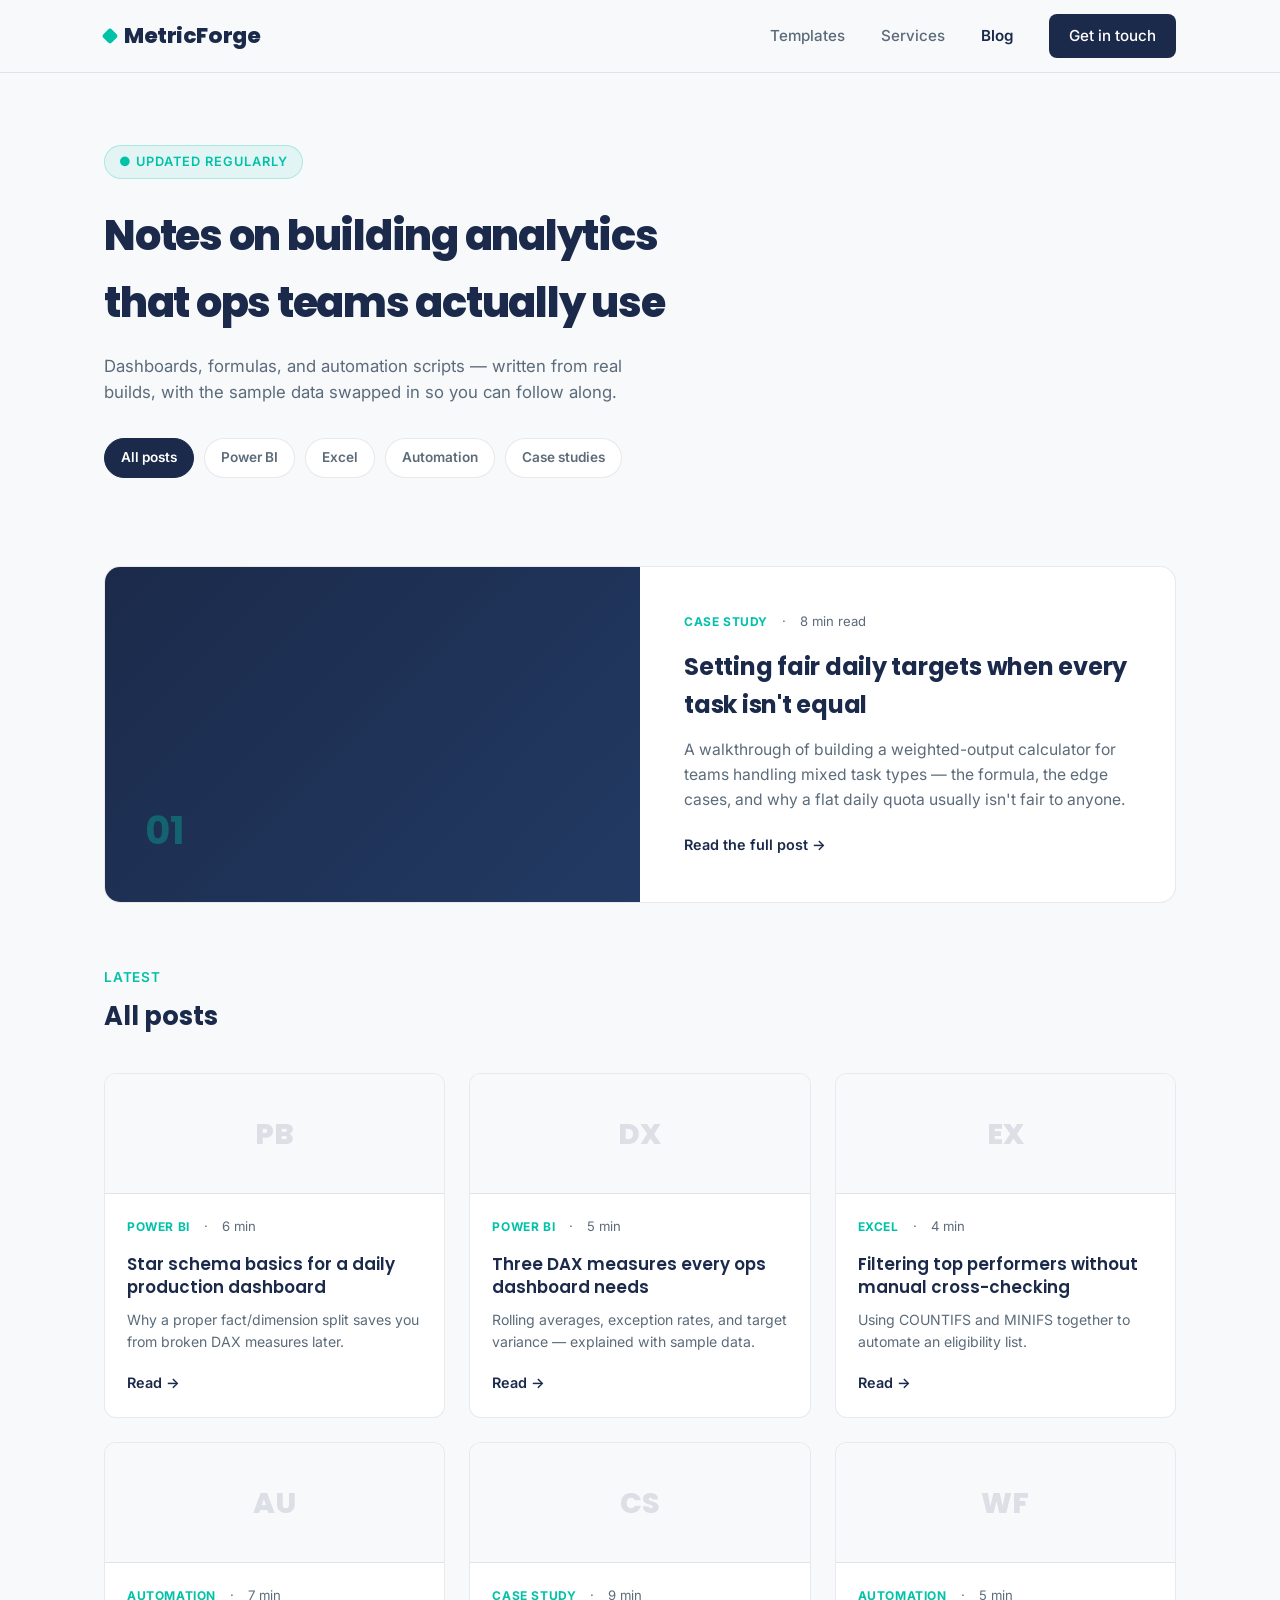
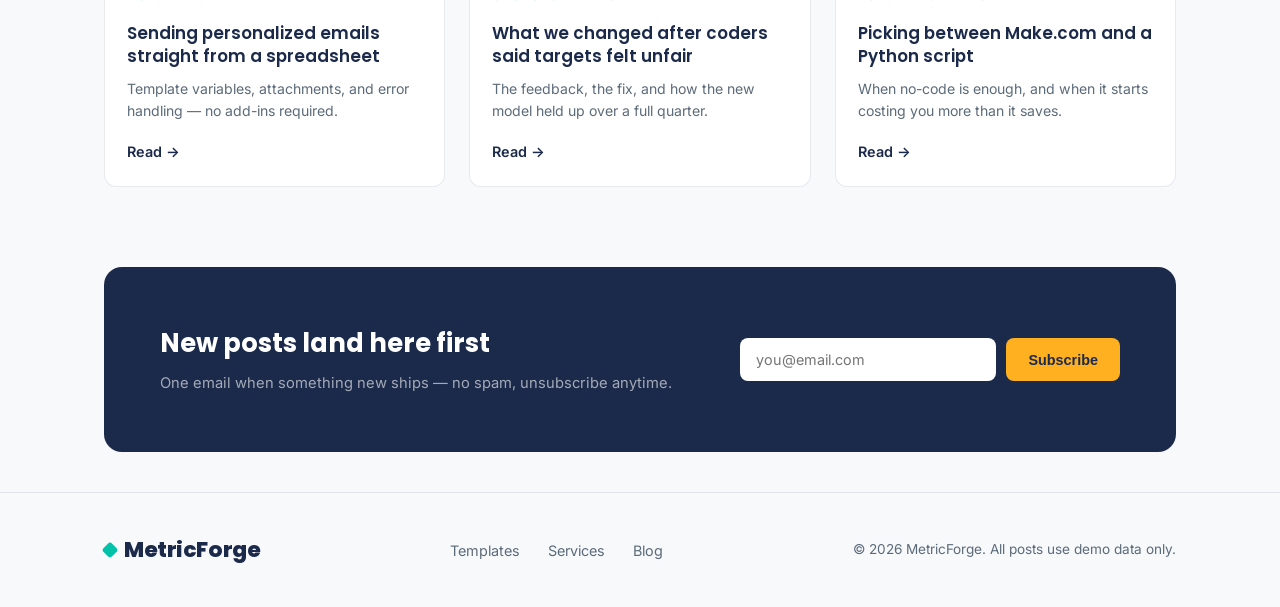
==== blog.html @ c7514b33 "Add files via upload" ====
<!DOCTYPE html>
<html lang="en">
<head>
<meta charset="UTF-8">
<meta name="viewport" content="width=device-width, initial-scale=1.0">
<title>Blog — MetricForge</title>
<link rel="preconnect" href="https://fonts.googleapis.com">
<link rel="preconnect" href="https://fonts.gstatic.com" crossorigin>
<link href="https://fonts.googleapis.com/css2?family=Poppins:wght@500;600;700;800&family=Inter:wght@400;500;600;700&display=swap" rel="stylesheet">
<style>
  :root{
    --navy:#1B2A4A;
    --teal:#00C2A8;
    --slate:#5C6B7A;
    --offwhite:#F7F9FB;
    --amber:#FFB020;
    --border: rgba(27,42,74,0.10);
  }
  *{box-sizing:border-box; margin:0; padding:0;}
  body{font-family:'Inter', sans-serif; background:var(--offwhite); color:var(--navy); line-height:1.6; -webkit-font-smoothing:antialiased;}
  h1,h2,h3,.brand{font-family:'Poppins', sans-serif;}
  a{text-decoration:none; color:inherit;}
  .wrap{max-width:1120px; margin:0 auto; padding:0 24px;}

  nav{position:sticky; top:0; z-index:50; background:rgba(247,249,251,0.92); backdrop-filter:blur(8px); border-bottom:1px solid var(--border);}
  nav .wrap{display:flex; align-items:center; justify-content:space-between; height:72px;}
  .brand{font-weight:800; font-size:1.35rem; letter-spacing:-0.02em; color:var(--navy); display:flex; align-items:center; gap:8px;}
  .brand-mark{width:12px; height:12px; background:var(--teal); border-radius:3px; display:inline-block; transform:rotate(45deg);}
  .nav-links{display:flex; gap:36px; align-items:center;}
  .nav-links a{font-weight:500; font-size:0.95rem; color:var(--slate); transition:color .15s;}
  .nav-links a:hover{color:var(--navy);}
  .nav-links a.active{color:var(--navy); font-weight:600;}
  .nav-cta{background:var(--navy); color:#fff !important; padding:10px 20px; border-radius:8px; font-weight:600; font-size:0.9rem;}

  header.page-head{padding:72px 0 48px;}
  .eyebrow{display:inline-flex; align-items:center; gap:8px; font-size:0.8rem; font-weight:600; letter-spacing:0.08em; text-transform:uppercase; color:var(--teal); background:rgba(0,194,168,0.08); border:1px solid rgba(0,194,168,0.25); padding:6px 14px; border-radius:999px; margin-bottom:24px;}
  header.page-head h1{font-size:2.6rem; font-weight:800; letter-spacing:-0.03em; max-width:640px; color:var(--navy);}
  header.page-head p{color:var(--slate); max-width:560px; margin-top:16px; font-size:1.05rem;}

  /* filter row */
  .filter-row{display:flex; gap:10px; flex-wrap:wrap; margin-top:32px;}
  .filter-pill{border:1px solid var(--border); padding:8px 16px; border-radius:999px; font-size:0.85rem; font-weight:600; color:var(--slate); background:#fff;}
  .filter-pill.active{background:var(--navy); color:#fff; border-color:var(--navy);}

  /* featured post */
  .featured{background:#fff; border:1px solid var(--border); border-radius:16px; padding:0; display:grid; grid-template-columns:1fr 1fr; overflow:hidden; margin:40px 0 64px;}
  .featured-media{background:linear-gradient(135deg, var(--navy), #223a63); position:relative; padding:40px; display:flex; align-items:flex-end;}
  .featured-media .tag{color:var(--teal); font-weight:700; font-size:2.4rem; opacity:0.35; font-family:'Poppins';}
  .featured-body{padding:44px;}
  .post-meta{display:flex; gap:14px; align-items:center; font-size:0.82rem; color:var(--slate); margin-bottom:16px;}
  .post-meta .cat{color:var(--teal); font-weight:700; text-transform:uppercase; letter-spacing:0.05em; font-size:0.75rem;}
  .featured-body h2{font-size:1.5rem; font-weight:700; color:var(--navy); margin-bottom:12px; letter-spacing:-0.01em;}
  .featured-body p{color:var(--slate); font-size:0.98rem; margin-bottom:20px;}
  .read-link{color:var(--navy); font-weight:600; font-size:0.9rem; display:inline-flex; align-items:center; gap:6px;}

  /* post grid */
  .section-tag{color:var(--teal); font-weight:600; font-size:0.85rem; letter-spacing:0.06em; text-transform:uppercase;}
  .section-head h2{font-size:1.6rem; font-weight:700; margin-top:8px; color:var(--navy);}
  .post-grid{display:grid; grid-template-columns:repeat(3,1fr); gap:24px; margin-top:36px;}
  .post-card{border:1px solid var(--border); border-radius:12px; background:#fff; overflow:hidden; display:flex; flex-direction:column; transition:border-color .15s, transform .15s;}
  .post-card:hover{border-color:var(--teal); transform:translateY(-3px);}
  .post-thumb{height:120px; background:var(--offwhite); border-bottom:1px solid var(--border); display:flex; align-items:center; justify-content:center; font-family:'Poppins'; font-weight:800; font-size:1.8rem; color:rgba(27,42,74,0.12);}
  .post-body{padding:22px;}
  .post-body h3{font-size:1.05rem; font-weight:600; color:var(--navy); margin-bottom:10px; line-height:1.35;}
  .post-body p{color:var(--slate); font-size:0.88rem; margin-bottom:16px;}

  /* subscribe band */
  .subscribe{background:var(--navy); border-radius:18px; padding:56px; margin:80px 0 40px; display:flex; align-items:center; justify-content:space-between; gap:32px; flex-wrap:wrap;}
  .subscribe h2{color:#fff; font-size:1.6rem; font-weight:700; max-width:420px;}
  .subscribe p{color:rgba(255,255,255,0.6); margin-top:8px; font-size:0.92rem;}
  .sub-form{display:flex; gap:10px; flex-wrap:wrap;}
  .sub-form input{padding:13px 16px; border-radius:8px; border:none; font-family:'Inter'; font-size:0.9rem; min-width:220px;}
  .sub-form button{background:var(--amber); color:var(--navy); border:none; padding:13px 22px; border-radius:8px; font-weight:700; font-size:0.9rem; cursor:pointer;}

  footer{padding:40px 0; border-top:1px solid var(--border);}
  footer .wrap{display:flex; justify-content:space-between; align-items:center; flex-wrap:wrap; gap:16px;}
  footer .foot-links{display:flex; gap:28px;}
  footer .foot-links a{color:var(--slate); font-size:0.9rem;}
  footer .copyright{color:var(--slate); font-size:0.85rem;}

  @media(max-width:860px){
    header.page-head h1{font-size:2rem;}
    .featured{grid-template-columns:1fr;}
    .featured-media{padding:28px;}
    .post-grid{grid-template-columns:1fr;}
    .subscribe{flex-direction:column; text-align:center; padding:40px 24px;}
  }
</style>
</head>
<body>

<nav>
  <div class="wrap">
    <a href="index.html" class="brand"><span class="brand-mark"></span>MetricForge</a>
    <div class="nav-links">
      <a href="index.html#templates">Templates</a>
      <a href="index.html#services">Services</a>
      <a href="blog.html" class="active">Blog</a>
      <a href="index.html#contact" class="nav-cta">Get in touch</a>
    </div>
  </div>
</nav>

<div class="wrap">
  <header class="page-head">
    <span class="eyebrow">● Updated regularly</span>
    <h1>Notes on building analytics that ops teams actually use</h1>
    <p>Dashboards, formulas, and automation scripts — written from real builds, with the sample data swapped in so you can follow along.</p>

    <div class="filter-row">
      <span class="filter-pill active">All posts</span>
      <span class="filter-pill">Power BI</span>
      <span class="filter-pill">Excel</span>
      <span class="filter-pill">Automation</span>
      <span class="filter-pill">Case studies</span>
    </div>
  </header>

  <!-- Featured post -->
  <div class="featured">
    <div class="featured-media"><span class="tag">01</span></div>
    <div class="featured-body">
      <div class="post-meta"><span class="cat">Case study</span><span>·</span><span>8 min read</span></div>
      <h2>Setting fair daily targets when every task isn't equal</h2>
      <p>A walkthrough of building a weighted-output calculator for teams handling mixed task types — the formula, the edge cases, and why a flat daily quota usually isn't fair to anyone.</p>
      <a href="#" class="read-link">Read the full post →</a>
    </div>
  </div>

  <div class="section-head">
    <div class="section-tag">Latest</div>
    <h2>All posts</h2>
  </div>

  <div class="post-grid">
    <div class="post-card">
      <div class="post-thumb">PB</div>
      <div class="post-body">
        <div class="post-meta"><span class="cat">Power BI</span><span>·</span><span>6 min</span></div>
        <h3>Star schema basics for a daily production dashboard</h3>
        <p>Why a proper fact/dimension split saves you from broken DAX measures later.</p>
        <a href="#" class="read-link">Read →</a>
      </div>
    </div>
    <div class="post-card">
      <div class="post-thumb">DX</div>
      <div class="post-body">
        <div class="post-meta"><span class="cat">Power BI</span><span>·</span><span>5 min</span></div>
        <h3>Three DAX measures every ops dashboard needs</h3>
        <p>Rolling averages, exception rates, and target variance — explained with sample data.</p>
        <a href="#" class="read-link">Read →</a>
      </div>
    </div>
    <div class="post-card">
      <div class="post-thumb">EX</div>
      <div class="post-body">
        <div class="post-meta"><span class="cat">Excel</span><span>·</span><span>4 min</span></div>
        <h3>Filtering top performers without manual cross-checking</h3>
        <p>Using COUNTIFS and MINIFS together to automate an eligibility list.</p>
        <a href="#" class="read-link">Read →</a>
      </div>
    </div>
    <div class="post-card">
      <div class="post-thumb">AU</div>
      <div class="post-body">
        <div class="post-meta"><span class="cat">Automation</span><span>·</span><span>7 min</span></div>
        <h3>Sending personalized emails straight from a spreadsheet</h3>
        <p>Template variables, attachments, and error handling — no add-ins required.</p>
        <a href="#" class="read-link">Read →</a>
      </div>
    </div>
    <div class="post-card">
      <div class="post-thumb">CS</div>
      <div class="post-body">
        <div class="post-meta"><span class="cat">Case study</span><span>·</span><span>9 min</span></div>
        <h3>What we changed after coders said targets felt unfair</h3>
        <p>The feedback, the fix, and how the new model held up over a full quarter.</p>
        <a href="#" class="read-link">Read →</a>
      </div>
    </div>
    <div class="post-card">
      <div class="post-thumb">WF</div>
      <div class="post-body">
        <div class="post-meta"><span class="cat">Automation</span><span>·</span><span>5 min</span></div>
        <h3>Picking between Make.com and a Python script</h3>
        <p>When no-code is enough, and when it starts costing you more than it saves.</p>
        <a href="#" class="read-link">Read →</a>
      </div>
    </div>
  </div>

  <div class="subscribe">
    <div>
      <h2>New posts land here first</h2>
      <p>One email when something new ships — no spam, unsubscribe anytime.</p>
    </div>
    <form class="sub-form" name="blog-subscribe" method="POST" data-netlify="true">
      <input type="hidden" name="form-name" value="blog-subscribe" />
      <input type="email" name="email" placeholder="you@email.com" required>
      <button type="submit">Subscribe</button>
    </form>
  </div>
</div>

<footer>
  <div class="wrap">
    <a href="index.html" class="brand"><span class="brand-mark"></span>MetricForge</a>
    <div class="foot-links">
      <a href="index.html#templates">Templates</a>
      <a href="index.html#services">Services</a>
      <a href="blog.html">Blog</a>
    </div>
    <div class="copyright">© 2026 MetricForge. All posts use demo data only.</div>
  </div>
</footer>

</body>
</html>
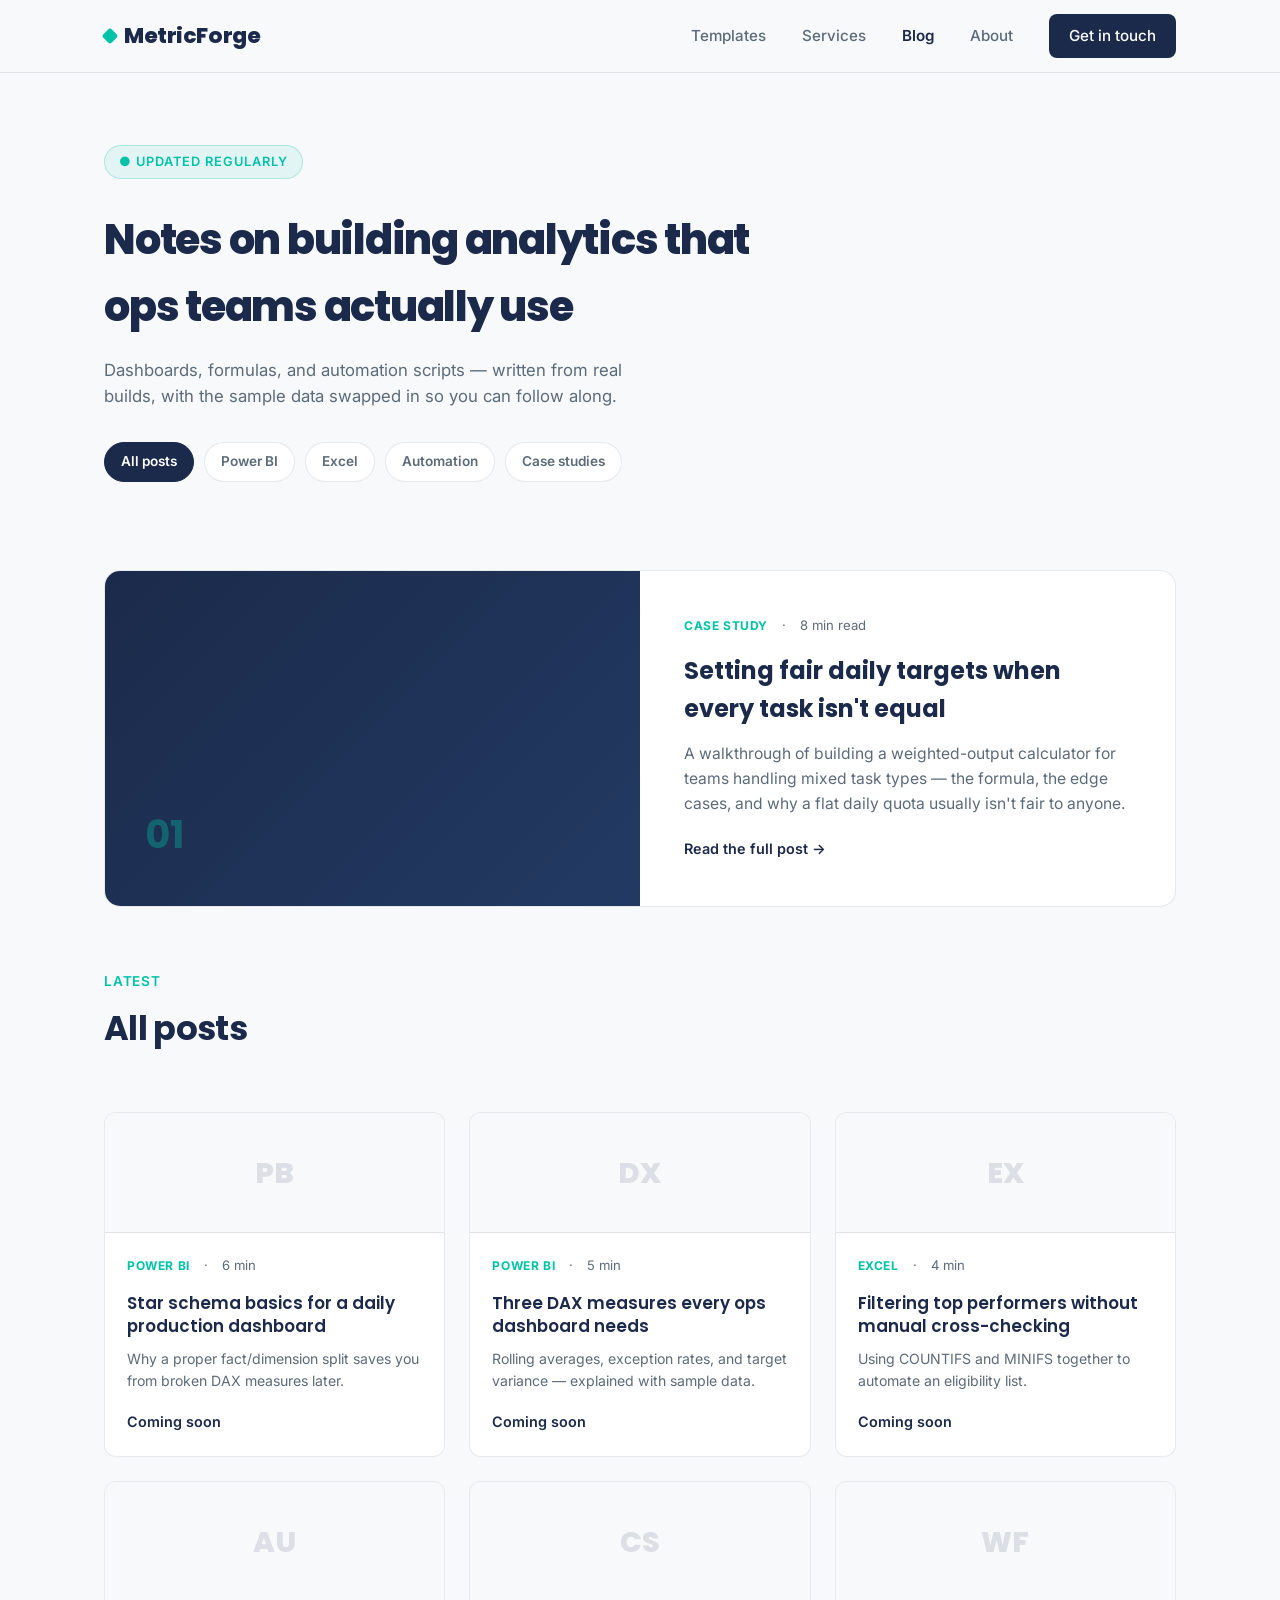
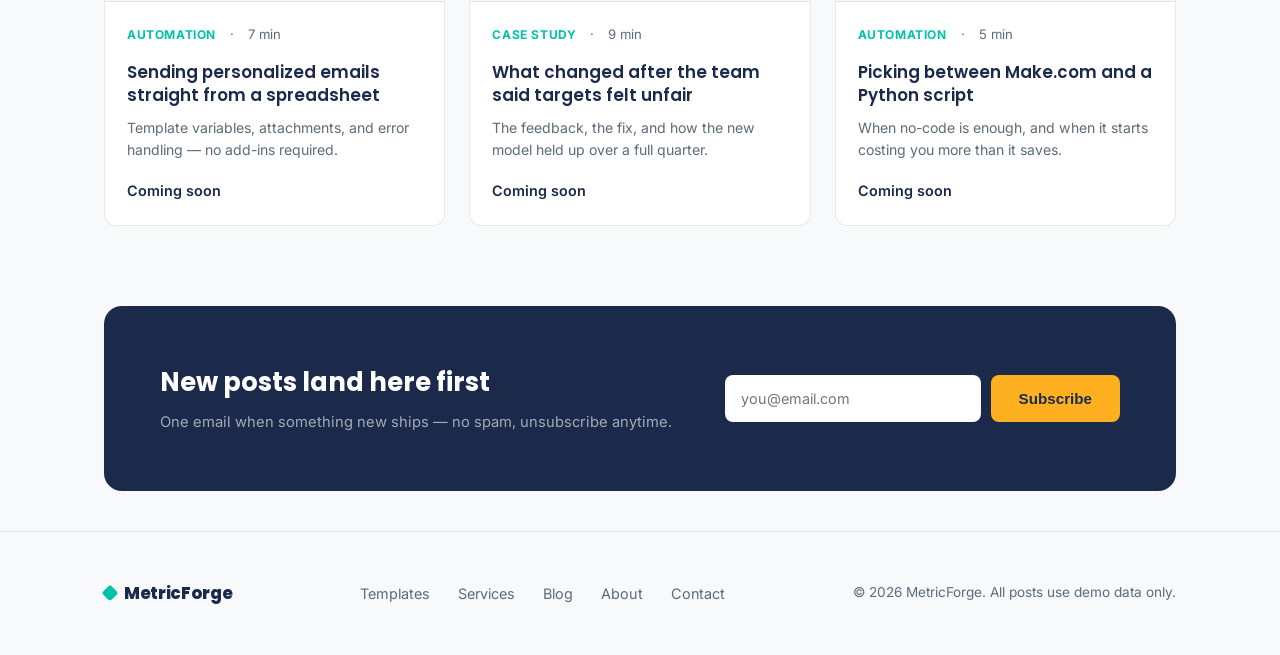
==== commit 4f710726: "Add files via upload" ====
--- a/blog.html
+++ b/blog.html
@@ -4,58 +4,24 @@
 <meta charset="UTF-8">
 <meta name="viewport" content="width=device-width, initial-scale=1.0">
 <title>Blog — MetricForge</title>
+<meta name="description" content="Notes on Power BI, Excel formulas, and workflow automation — written from real operations builds, with demo data you can follow along with.">
 <link rel="preconnect" href="https://fonts.googleapis.com">
 <link rel="preconnect" href="https://fonts.gstatic.com" crossorigin>
 <link href="https://fonts.googleapis.com/css2?family=Poppins:wght@500;600;700;800&family=Inter:wght@400;500;600;700&display=swap" rel="stylesheet">
+<link rel="stylesheet" href="style.css">
 <style>
-  :root{
-    --navy:#1B2A4A;
-    --teal:#00C2A8;
-    --slate:#5C6B7A;
-    --offwhite:#F7F9FB;
-    --amber:#FFB020;
-    --border: rgba(27,42,74,0.10);
-  }
-  *{box-sizing:border-box; margin:0; padding:0;}
-  body{font-family:'Inter', sans-serif; background:var(--offwhite); color:var(--navy); line-height:1.6; -webkit-font-smoothing:antialiased;}
-  h1,h2,h3,.brand{font-family:'Poppins', sans-serif;}
-  a{text-decoration:none; color:inherit;}
-  .wrap{max-width:1120px; margin:0 auto; padding:0 24px;}
-
-  nav{position:sticky; top:0; z-index:50; background:rgba(247,249,251,0.92); backdrop-filter:blur(8px); border-bottom:1px solid var(--border);}
-  nav .wrap{display:flex; align-items:center; justify-content:space-between; height:72px;}
-  .brand{font-weight:800; font-size:1.35rem; letter-spacing:-0.02em; color:var(--navy); display:flex; align-items:center; gap:8px;}
-  .brand-mark{width:12px; height:12px; background:var(--teal); border-radius:3px; display:inline-block; transform:rotate(45deg);}
-  .nav-links{display:flex; gap:36px; align-items:center;}
-  .nav-links a{font-weight:500; font-size:0.95rem; color:var(--slate); transition:color .15s;}
-  .nav-links a:hover{color:var(--navy);}
-  .nav-links a.active{color:var(--navy); font-weight:600;}
-  .nav-cta{background:var(--navy); color:#fff !important; padding:10px 20px; border-radius:8px; font-weight:600; font-size:0.9rem;}
-
-  header.page-head{padding:72px 0 48px;}
-  .eyebrow{display:inline-flex; align-items:center; gap:8px; font-size:0.8rem; font-weight:600; letter-spacing:0.08em; text-transform:uppercase; color:var(--teal); background:rgba(0,194,168,0.08); border:1px solid rgba(0,194,168,0.25); padding:6px 14px; border-radius:999px; margin-bottom:24px;}
-  header.page-head h1{font-size:2.6rem; font-weight:800; letter-spacing:-0.03em; max-width:640px; color:var(--navy);}
-  header.page-head p{color:var(--slate); max-width:560px; margin-top:16px; font-size:1.05rem;}
-
-  /* filter row */
   .filter-row{display:flex; gap:10px; flex-wrap:wrap; margin-top:32px;}
   .filter-pill{border:1px solid var(--border); padding:8px 16px; border-radius:999px; font-size:0.85rem; font-weight:600; color:var(--slate); background:#fff;}
   .filter-pill.active{background:var(--navy); color:#fff; border-color:var(--navy);}
-
-  /* featured post */
-  .featured{background:#fff; border:1px solid var(--border); border-radius:16px; padding:0; display:grid; grid-template-columns:1fr 1fr; overflow:hidden; margin:40px 0 64px;}
-  .featured-media{background:linear-gradient(135deg, var(--navy), #223a63); position:relative; padding:40px; display:flex; align-items:flex-end;}
+  .featured{background:#fff; border:1px solid var(--border); border-radius:16px; display:grid; grid-template-columns:1fr 1fr; overflow:hidden; margin:40px 0 64px;}
+  .featured-media{background:linear-gradient(135deg, var(--navy), #223a63); padding:40px; display:flex; align-items:flex-end;}
   .featured-media .tag{color:var(--teal); font-weight:700; font-size:2.4rem; opacity:0.35; font-family:'Poppins';}
   .featured-body{padding:44px;}
   .post-meta{display:flex; gap:14px; align-items:center; font-size:0.82rem; color:var(--slate); margin-bottom:16px;}
   .post-meta .cat{color:var(--teal); font-weight:700; text-transform:uppercase; letter-spacing:0.05em; font-size:0.75rem;}
-  .featured-body h2{font-size:1.5rem; font-weight:700; color:var(--navy); margin-bottom:12px; letter-spacing:-0.01em;}
+  .featured-body h2{font-size:1.5rem; font-weight:700; color:var(--navy); margin-bottom:12px;}
   .featured-body p{color:var(--slate); font-size:0.98rem; margin-bottom:20px;}
   .read-link{color:var(--navy); font-weight:600; font-size:0.9rem; display:inline-flex; align-items:center; gap:6px;}
-
-  /* post grid */
-  .section-tag{color:var(--teal); font-weight:600; font-size:0.85rem; letter-spacing:0.06em; text-transform:uppercase;}
-  .section-head h2{font-size:1.6rem; font-weight:700; margin-top:8px; color:var(--navy);}
   .post-grid{display:grid; grid-template-columns:repeat(3,1fr); gap:24px; margin-top:36px;}
   .post-card{border:1px solid var(--border); border-radius:12px; background:#fff; overflow:hidden; display:flex; flex-direction:column; transition:border-color .15s, transform .15s;}
   .post-card:hover{border-color:var(--teal); transform:translateY(-3px);}
@@ -63,23 +29,12 @@
   .post-body{padding:22px;}
   .post-body h3{font-size:1.05rem; font-weight:600; color:var(--navy); margin-bottom:10px; line-height:1.35;}
   .post-body p{color:var(--slate); font-size:0.88rem; margin-bottom:16px;}
-
-  /* subscribe band */
   .subscribe{background:var(--navy); border-radius:18px; padding:56px; margin:80px 0 40px; display:flex; align-items:center; justify-content:space-between; gap:32px; flex-wrap:wrap;}
   .subscribe h2{color:#fff; font-size:1.6rem; font-weight:700; max-width:420px;}
   .subscribe p{color:rgba(255,255,255,0.6); margin-top:8px; font-size:0.92rem;}
   .sub-form{display:flex; gap:10px; flex-wrap:wrap;}
   .sub-form input{padding:13px 16px; border-radius:8px; border:none; font-family:'Inter'; font-size:0.9rem; min-width:220px;}
-  .sub-form button{background:var(--amber); color:var(--navy); border:none; padding:13px 22px; border-radius:8px; font-weight:700; font-size:0.9rem; cursor:pointer;}
-
-  footer{padding:40px 0; border-top:1px solid var(--border);}
-  footer .wrap{display:flex; justify-content:space-between; align-items:center; flex-wrap:wrap; gap:16px;}
-  footer .foot-links{display:flex; gap:28px;}
-  footer .foot-links a{color:var(--slate); font-size:0.9rem;}
-  footer .copyright{color:var(--slate); font-size:0.85rem;}
-
   @media(max-width:860px){
-    header.page-head h1{font-size:2rem;}
     .featured{grid-template-columns:1fr;}
     .featured-media{padding:28px;}
     .post-grid{grid-template-columns:1fr;}
@@ -93,10 +48,11 @@
   <div class="wrap">
     <a href="index.html" class="brand"><span class="brand-mark"></span>MetricForge</a>
     <div class="nav-links">
-      <a href="index.html#templates">Templates</a>
-      <a href="index.html#services">Services</a>
+      <a href="templates.html">Templates</a>
+      <a href="services.html">Services</a>
       <a href="blog.html" class="active">Blog</a>
-      <a href="index.html#contact" class="nav-cta">Get in touch</a>
+      <a href="about.html">About</a>
+      <a href="contact.html" class="nav-cta">Get in touch</a>
     </div>
   </div>
 </nav>
@@ -116,14 +72,13 @@
     </div>
   </header>
 
-  <!-- Featured post -->
   <div class="featured">
     <div class="featured-media"><span class="tag">01</span></div>
     <div class="featured-body">
       <div class="post-meta"><span class="cat">Case study</span><span>·</span><span>8 min read</span></div>
       <h2>Setting fair daily targets when every task isn't equal</h2>
       <p>A walkthrough of building a weighted-output calculator for teams handling mixed task types — the formula, the edge cases, and why a flat daily quota usually isn't fair to anyone.</p>
-      <a href="#" class="read-link">Read the full post →</a>
+      <a href="posts/fair-daily-targets.html" class="read-link">Read the full post →</a>
     </div>
   </div>
 
@@ -139,7 +94,7 @@
         <div class="post-meta"><span class="cat">Power BI</span><span>·</span><span>6 min</span></div>
         <h3>Star schema basics for a daily production dashboard</h3>
         <p>Why a proper fact/dimension split saves you from broken DAX measures later.</p>
-        <a href="#" class="read-link">Read →</a>
+        <a href="#" class="read-link">Coming soon</a>
       </div>
     </div>
     <div class="post-card">
@@ -148,7 +103,7 @@
         <div class="post-meta"><span class="cat">Power BI</span><span>·</span><span>5 min</span></div>
         <h3>Three DAX measures every ops dashboard needs</h3>
         <p>Rolling averages, exception rates, and target variance — explained with sample data.</p>
-        <a href="#" class="read-link">Read →</a>
+        <a href="#" class="read-link">Coming soon</a>
       </div>
     </div>
     <div class="post-card">
@@ -157,7 +112,7 @@
         <div class="post-meta"><span class="cat">Excel</span><span>·</span><span>4 min</span></div>
         <h3>Filtering top performers without manual cross-checking</h3>
         <p>Using COUNTIFS and MINIFS together to automate an eligibility list.</p>
-        <a href="#" class="read-link">Read →</a>
+        <a href="#" class="read-link">Coming soon</a>
       </div>
     </div>
     <div class="post-card">
@@ -166,16 +121,16 @@
         <div class="post-meta"><span class="cat">Automation</span><span>·</span><span>7 min</span></div>
         <h3>Sending personalized emails straight from a spreadsheet</h3>
         <p>Template variables, attachments, and error handling — no add-ins required.</p>
-        <a href="#" class="read-link">Read →</a>
+        <a href="#" class="read-link">Coming soon</a>
       </div>
     </div>
     <div class="post-card">
       <div class="post-thumb">CS</div>
       <div class="post-body">
         <div class="post-meta"><span class="cat">Case study</span><span>·</span><span>9 min</span></div>
-        <h3>What we changed after coders said targets felt unfair</h3>
+        <h3>What changed after the team said targets felt unfair</h3>
         <p>The feedback, the fix, and how the new model held up over a full quarter.</p>
-        <a href="#" class="read-link">Read →</a>
+        <a href="#" class="read-link">Coming soon</a>
       </div>
     </div>
     <div class="post-card">
@@ -184,7 +139,7 @@
         <div class="post-meta"><span class="cat">Automation</span><span>·</span><span>5 min</span></div>
         <h3>Picking between Make.com and a Python script</h3>
         <p>When no-code is enough, and when it starts costing you more than it saves.</p>
-        <a href="#" class="read-link">Read →</a>
+        <a href="#" class="read-link">Coming soon</a>
       </div>
     </div>
   </div>
@@ -197,7 +152,7 @@
     <form class="sub-form" name="blog-subscribe" method="POST" data-netlify="true">
       <input type="hidden" name="form-name" value="blog-subscribe" />
       <input type="email" name="email" placeholder="you@email.com" required>
-      <button type="submit">Subscribe</button>
+      <button type="submit" class="btn-amber">Subscribe</button>
     </form>
   </div>
 </div>
@@ -206,9 +161,11 @@
   <div class="wrap">
     <a href="index.html" class="brand"><span class="brand-mark"></span>MetricForge</a>
     <div class="foot-links">
-      <a href="index.html#templates">Templates</a>
-      <a href="index.html#services">Services</a>
+      <a href="templates.html">Templates</a>
+      <a href="services.html">Services</a>
       <a href="blog.html">Blog</a>
+      <a href="about.html">About</a>
+      <a href="contact.html">Contact</a>
     </div>
     <div class="copyright">© 2026 MetricForge. All posts use demo data only.</div>
   </div>
--- a/style.css
+++ b/style.css
@@ -0,0 +1,123 @@
+/* ============ MetricForge Brand System ============ */
+:root{
+  --navy:#1B2A4A;
+  --teal:#00C2A8;
+  --slate:#5C6B7A;
+  --offwhite:#F7F9FB;
+  --amber:#FFB020;
+  --border: rgba(27,42,74,0.10);
+}
+*{box-sizing:border-box; margin:0; padding:0;}
+html{scroll-behavior:smooth;}
+body{
+  font-family:'Inter', sans-serif;
+  background:var(--offwhite);
+  color:var(--navy);
+  line-height:1.6;
+  -webkit-font-smoothing:antialiased;
+}
+h1,h2,h3,.brand{font-family:'Poppins', sans-serif;}
+a{text-decoration:none; color:inherit;}
+.wrap{max-width:1120px; margin:0 auto; padding:0 24px;}
+
+/* ---------- NAV ---------- */
+nav{
+  position:sticky; top:0; z-index:50;
+  background:rgba(247,249,251,0.92);
+  backdrop-filter:blur(8px);
+  border-bottom:1px solid var(--border);
+}
+nav .wrap{display:flex; align-items:center; justify-content:space-between; height:72px;}
+.brand{font-weight:800; font-size:1.35rem; letter-spacing:-0.02em; color:var(--navy); display:flex; align-items:center; gap:8px;}
+.brand-mark{width:12px; height:12px; background:var(--teal); border-radius:3px; display:inline-block; transform:rotate(45deg);}
+.nav-links{display:flex; gap:36px; align-items:center;}
+.nav-links a{font-weight:500; font-size:0.95rem; color:var(--slate); transition:color .15s;}
+.nav-links a:hover{color:var(--navy);}
+.nav-links a.active{color:var(--navy); font-weight:600;}
+.nav-cta{background:var(--navy); color:#fff !important; padding:10px 20px; border-radius:8px; font-weight:600; font-size:0.9rem;}
+
+/* ---------- SHARED ELEMENTS ---------- */
+.eyebrow{
+  display:inline-flex; align-items:center; gap:8px;
+  font-size:0.8rem; font-weight:600; letter-spacing:0.08em; text-transform:uppercase;
+  color:var(--teal); background:rgba(0,194,168,0.08); border:1px solid rgba(0,194,168,0.25);
+  padding:6px 14px; border-radius:999px; margin-bottom:28px;
+}
+.btn-primary{
+  background:var(--navy); color:#fff; padding:14px 26px; border-radius:8px; font-weight:600;
+  font-size:0.95rem; display:inline-flex; align-items:center; gap:8px; transition:transform .15s, box-shadow .15s;
+}
+.btn-primary:hover{transform:translateY(-1px); box-shadow:0 8px 20px rgba(27,42,74,0.18);}
+.btn-ghost{
+  border:1.5px solid var(--border); color:var(--navy); padding:14px 26px; border-radius:8px;
+  font-weight:600; font-size:0.95rem; transition:border-color .15s, background .15s; display:inline-flex;
+}
+.btn-ghost:hover{border-color:var(--navy); background:rgba(27,42,74,0.03);}
+.btn-amber{
+  background:var(--amber); color:var(--navy); padding:15px 28px; border-radius:8px; font-weight:700;
+  font-size:0.95rem; white-space:nowrap; display:inline-flex; border:none; cursor:pointer;
+}
+
+.section{padding:88px 0;}
+.section-head{max-width:600px; margin-bottom:56px;}
+.section-tag{color:var(--teal); font-weight:600; font-size:0.85rem; letter-spacing:0.06em; text-transform:uppercase;}
+.section-head h2{font-size:2.1rem; font-weight:700; letter-spacing:-0.02em; margin-top:10px; color:var(--navy);}
+.section-head p{color:var(--slate); margin-top:14px; font-size:1.02rem;}
+
+.page-head{padding:72px 0 48px;}
+.page-head h1{font-size:2.6rem; font-weight:800; letter-spacing:-0.03em; max-width:680px; color:var(--navy);}
+.page-head p{color:var(--slate); max-width:560px; margin-top:16px; font-size:1.05rem;}
+
+/* ---------- CARDS ---------- */
+.card-grid{display:grid; grid-template-columns:repeat(3,1fr); gap:24px;}
+.card{
+  border:1px solid var(--border); border-radius:12px; padding:28px; background:#fff;
+  display:flex; flex-direction:column; height:100%; transition:border-color .15s, transform .15s;
+}
+.card:hover{border-color:var(--teal); transform:translateY(-3px);}
+.card-icon{
+  width:44px; height:44px; border-radius:10px; background:var(--navy);
+  display:flex; align-items:center; justify-content:center; margin-bottom:20px;
+  font-family:'Poppins'; font-weight:700; color:var(--teal); font-size:1rem;
+}
+.card h3{font-size:1.15rem; font-weight:600; color:var(--navy); margin-bottom:10px;}
+.card p{color:var(--slate); font-size:0.93rem; flex-grow:1;}
+.card-footer{display:flex; align-items:center; justify-content:space-between; margin-top:22px; padding-top:18px; border-top:1px solid var(--border);}
+.price{font-family:'Poppins'; font-weight:700; color:var(--navy);}
+.tag-demo{font-size:0.78rem; color:var(--teal); font-weight:600; background:rgba(0,194,168,0.1); padding:3px 10px; border-radius:999px;}
+
+/* ---------- CTA BAND ---------- */
+.cta-band{
+  background:var(--navy); border-radius:18px; padding:64px 56px; display:flex;
+  align-items:center; justify-content:space-between; gap:40px; flex-wrap:wrap;
+}
+.cta-band h2{color:#fff; font-size:1.9rem; font-weight:700; max-width:440px; letter-spacing:-0.02em;}
+.cta-band p{color:rgba(255,255,255,0.65); margin-top:12px; max-width:420px;}
+
+/* ---------- FORMS ---------- */
+.form-field{margin-bottom:20px;}
+.form-field label{display:block; font-weight:600; font-size:0.88rem; margin-bottom:8px; color:var(--navy);}
+.form-field input, .form-field textarea, .form-field select{
+  width:100%; padding:13px 16px; border-radius:8px; border:1px solid var(--border);
+  font-family:'Inter'; font-size:0.92rem; background:#fff; color:var(--navy);
+}
+.form-field input:focus, .form-field textarea:focus, .form-field select:focus{
+  outline:2px solid var(--teal); border-color:transparent;
+}
+
+/* ---------- FOOTER ---------- */
+footer{padding:48px 0; border-top:1px solid var(--border); margin-top:40px;}
+footer .wrap{display:flex; justify-content:space-between; align-items:center; flex-wrap:wrap; gap:16px;}
+footer .brand{font-size:1.05rem;}
+footer .foot-links{display:flex; gap:28px;}
+footer .foot-links a{color:var(--slate); font-size:0.9rem;}
+footer .copyright{color:var(--slate); font-size:0.85rem;}
+
+/* ---------- RESPONSIVE ---------- */
+@media(max-width:860px){
+  .page-head h1{font-size:2rem;}
+  .card-grid{grid-template-columns:1fr;}
+  .cta-band{flex-direction:column; text-align:center; padding:48px 28px;}
+  .nav-links{gap:18px;}
+  .nav-links a:not(.nav-cta){font-size:0.85rem;}
+}
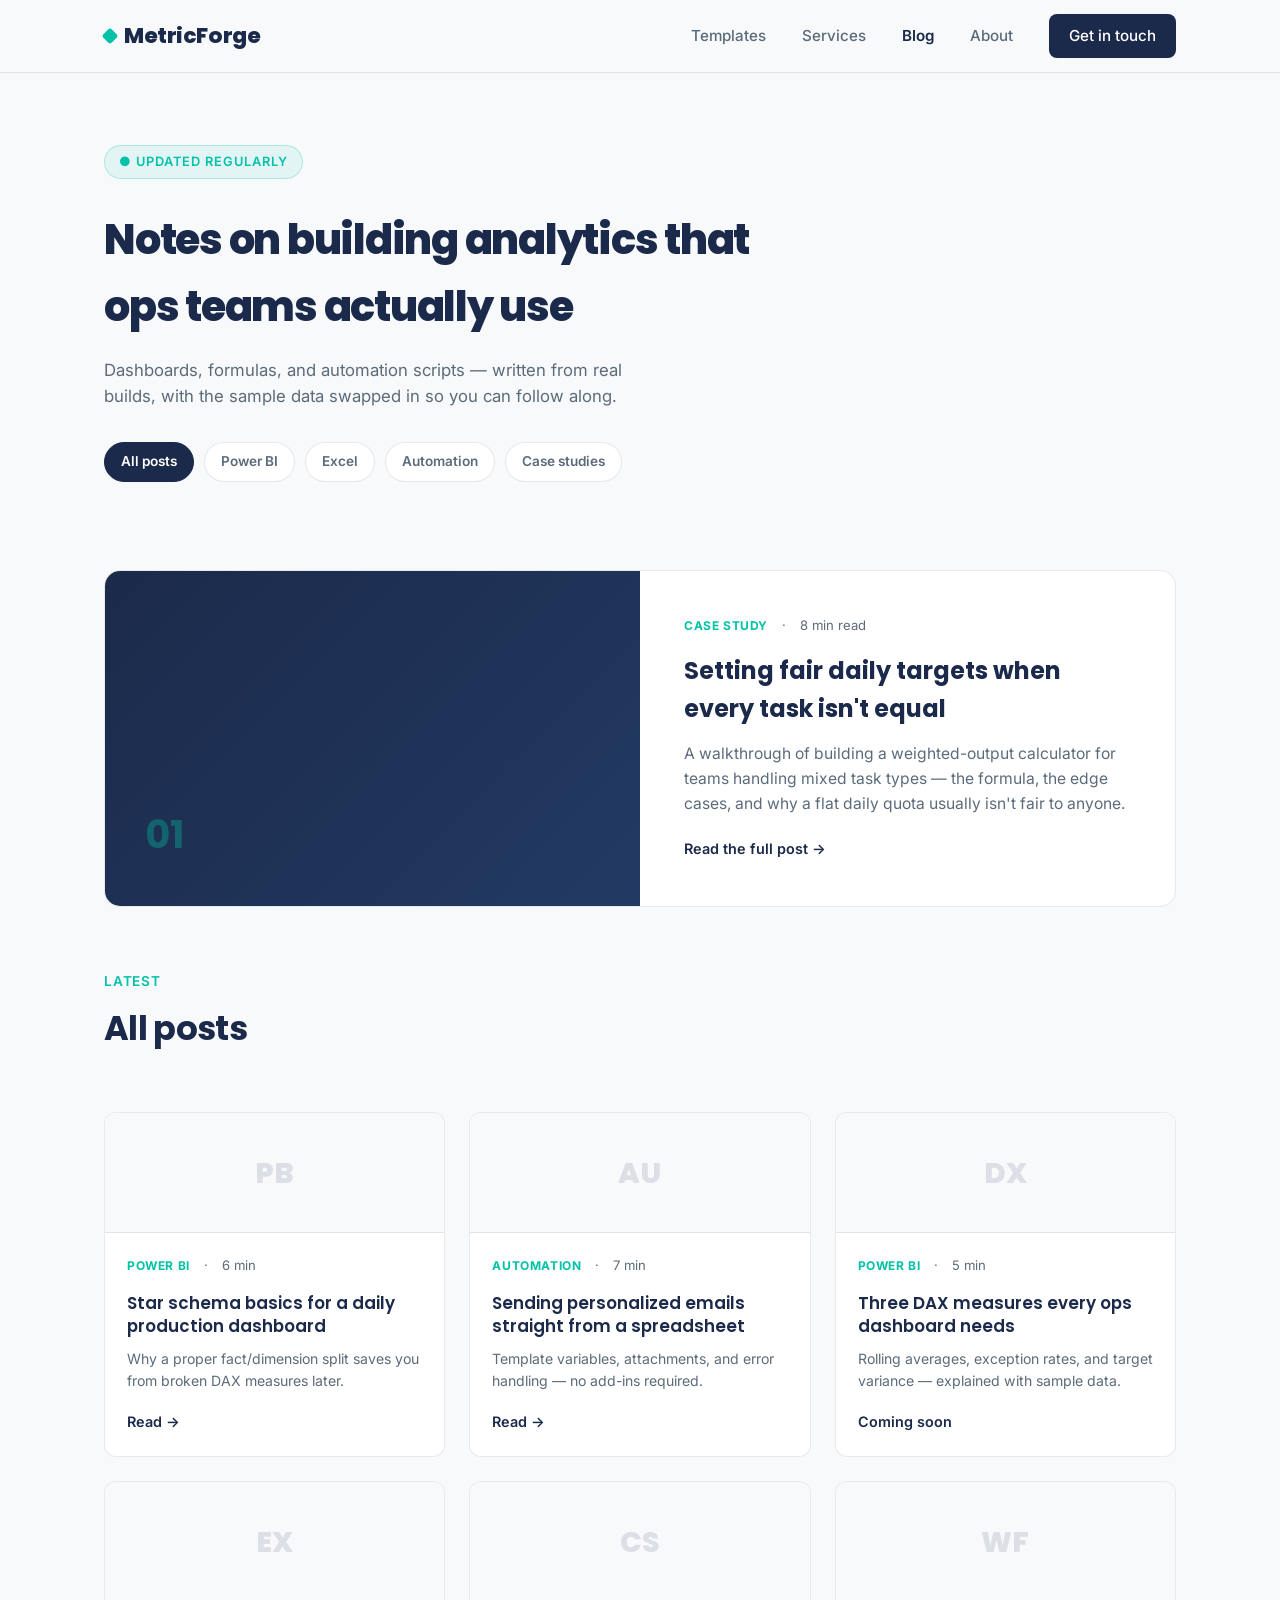
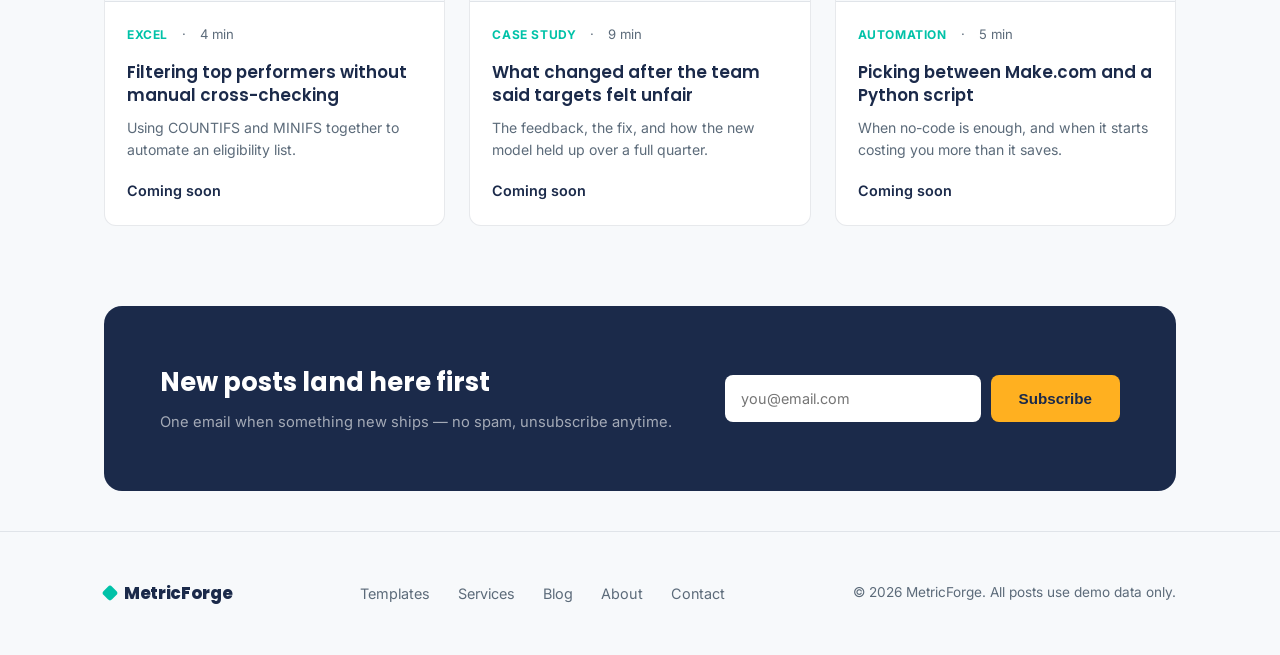
==== commit 52fe3b1e: "Add files via upload" ====
--- a/blog.html
+++ b/blog.html
@@ -94,7 +94,16 @@
         <div class="post-meta"><span class="cat">Power BI</span><span>·</span><span>6 min</span></div>
         <h3>Star schema basics for a daily production dashboard</h3>
         <p>Why a proper fact/dimension split saves you from broken DAX measures later.</p>
-        <a href="#" class="read-link">Coming soon</a>
+        <a href="posts/star-schema-basics.html" class="read-link">Read →</a>
+      </div>
+    </div>
+    <div class="post-card">
+      <div class="post-thumb">AU</div>
+      <div class="post-body">
+        <div class="post-meta"><span class="cat">Automation</span><span>·</span><span>7 min</span></div>
+        <h3>Sending personalized emails straight from a spreadsheet</h3>
+        <p>Template variables, attachments, and error handling — no add-ins required.</p>
+        <a href="posts/email-automation.html" class="read-link">Read →</a>
       </div>
     </div>
     <div class="post-card">
@@ -112,15 +121,6 @@
         <div class="post-meta"><span class="cat">Excel</span><span>·</span><span>4 min</span></div>
         <h3>Filtering top performers without manual cross-checking</h3>
         <p>Using COUNTIFS and MINIFS together to automate an eligibility list.</p>
-        <a href="#" class="read-link">Coming soon</a>
-      </div>
-    </div>
-    <div class="post-card">
-      <div class="post-thumb">AU</div>
-      <div class="post-body">
-        <div class="post-meta"><span class="cat">Automation</span><span>·</span><span>7 min</span></div>
-        <h3>Sending personalized emails straight from a spreadsheet</h3>
-        <p>Template variables, attachments, and error handling — no add-ins required.</p>
         <a href="#" class="read-link">Coming soon</a>
       </div>
     </div>
